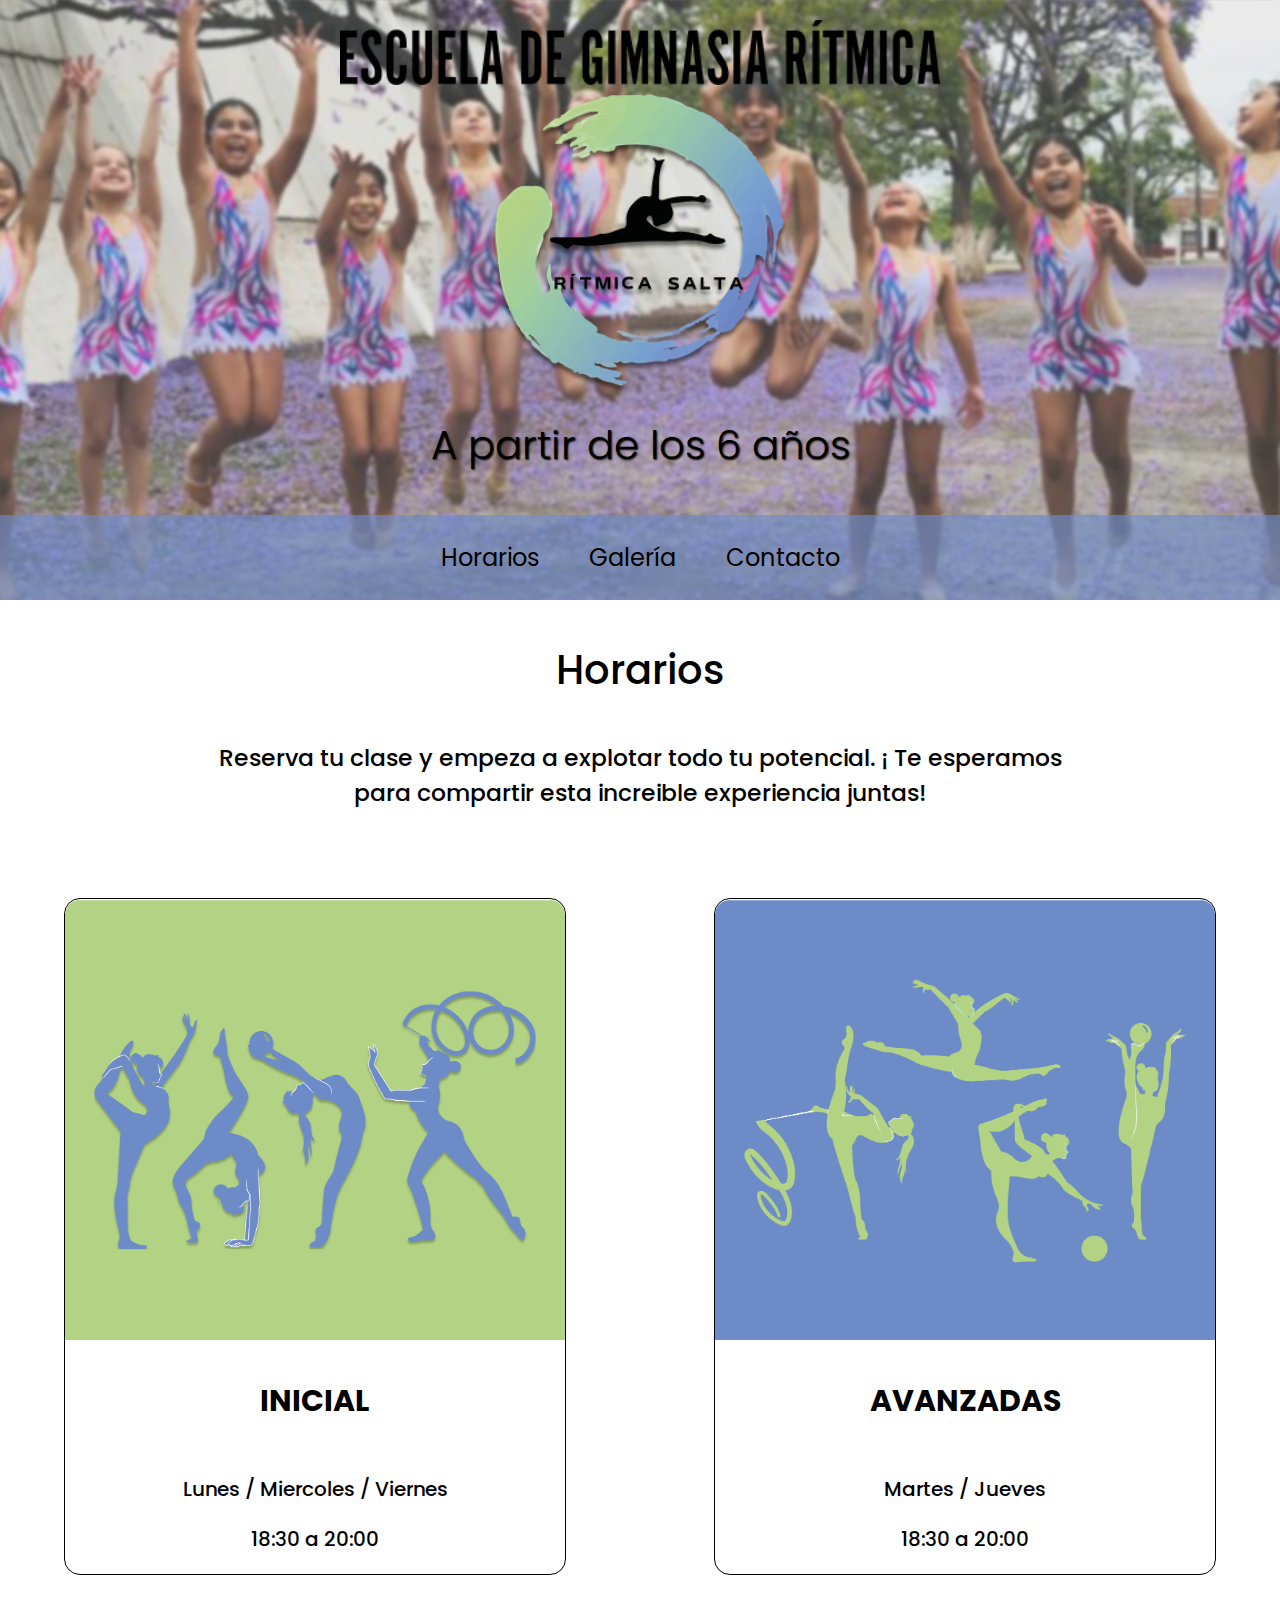
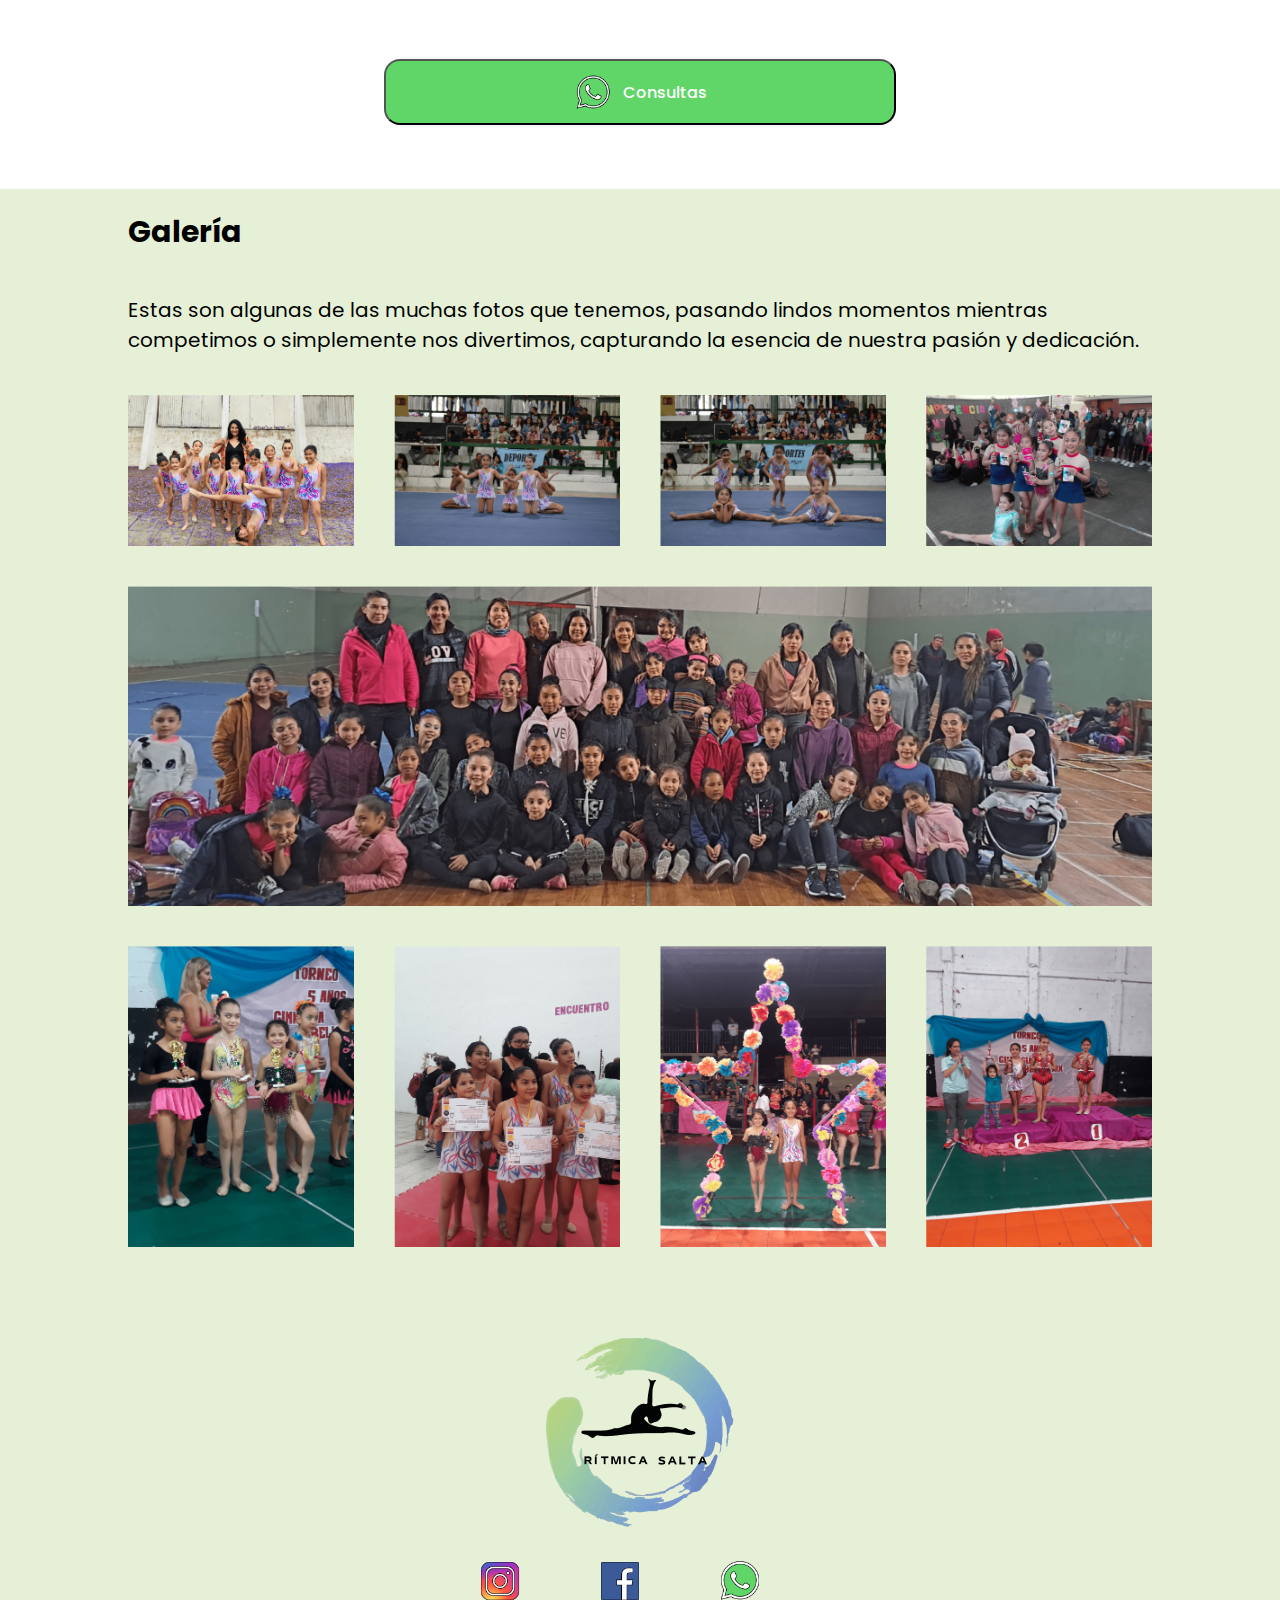
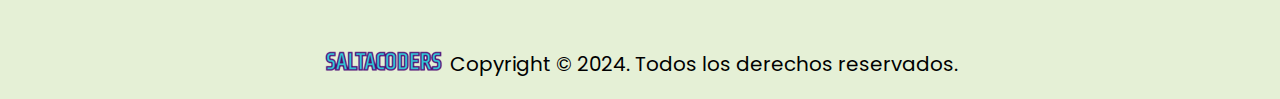
==== index.html @ a3af5997 "first commit" ====
<!DOCTYPE html>
<html lang="es">
<head>
    <meta charset="UTF-8">
    <meta name="viewport" content="width=device-width, initial-scale=1.0">
    <title>Escuela de Gimnasia Rítmica</title>
    <link rel="icon" href="img/icon.ico" type="image/x-icon">
    <script src="https://ajax.googleapis.com/ajax/libs/jquery/3.7.1/jquery.min.js"></script>
    <script type="text/javascript">
        // con esta función y jquery cargo otros archivos html, la forma que propongo que trabajemos con distintos archivos cada uno
        $(function(){$('#header').load('header.html');})
        $(function(){$('#horario').load('horario.html');});
        $(function(){$('#gallery').load('gallery.html');});
        $(function(){$('#footer').load('footer.html');});
    </script>
</head>
<body>
    <!-- esto lo saco del header.html -->
    <header>
        <div id='header'></div>
    </header>
    <div id='horario'></div>
    <div id="gallery"></div>
    <footer>
        <div id='footer'></div>
    </footer>
</body>

</html>
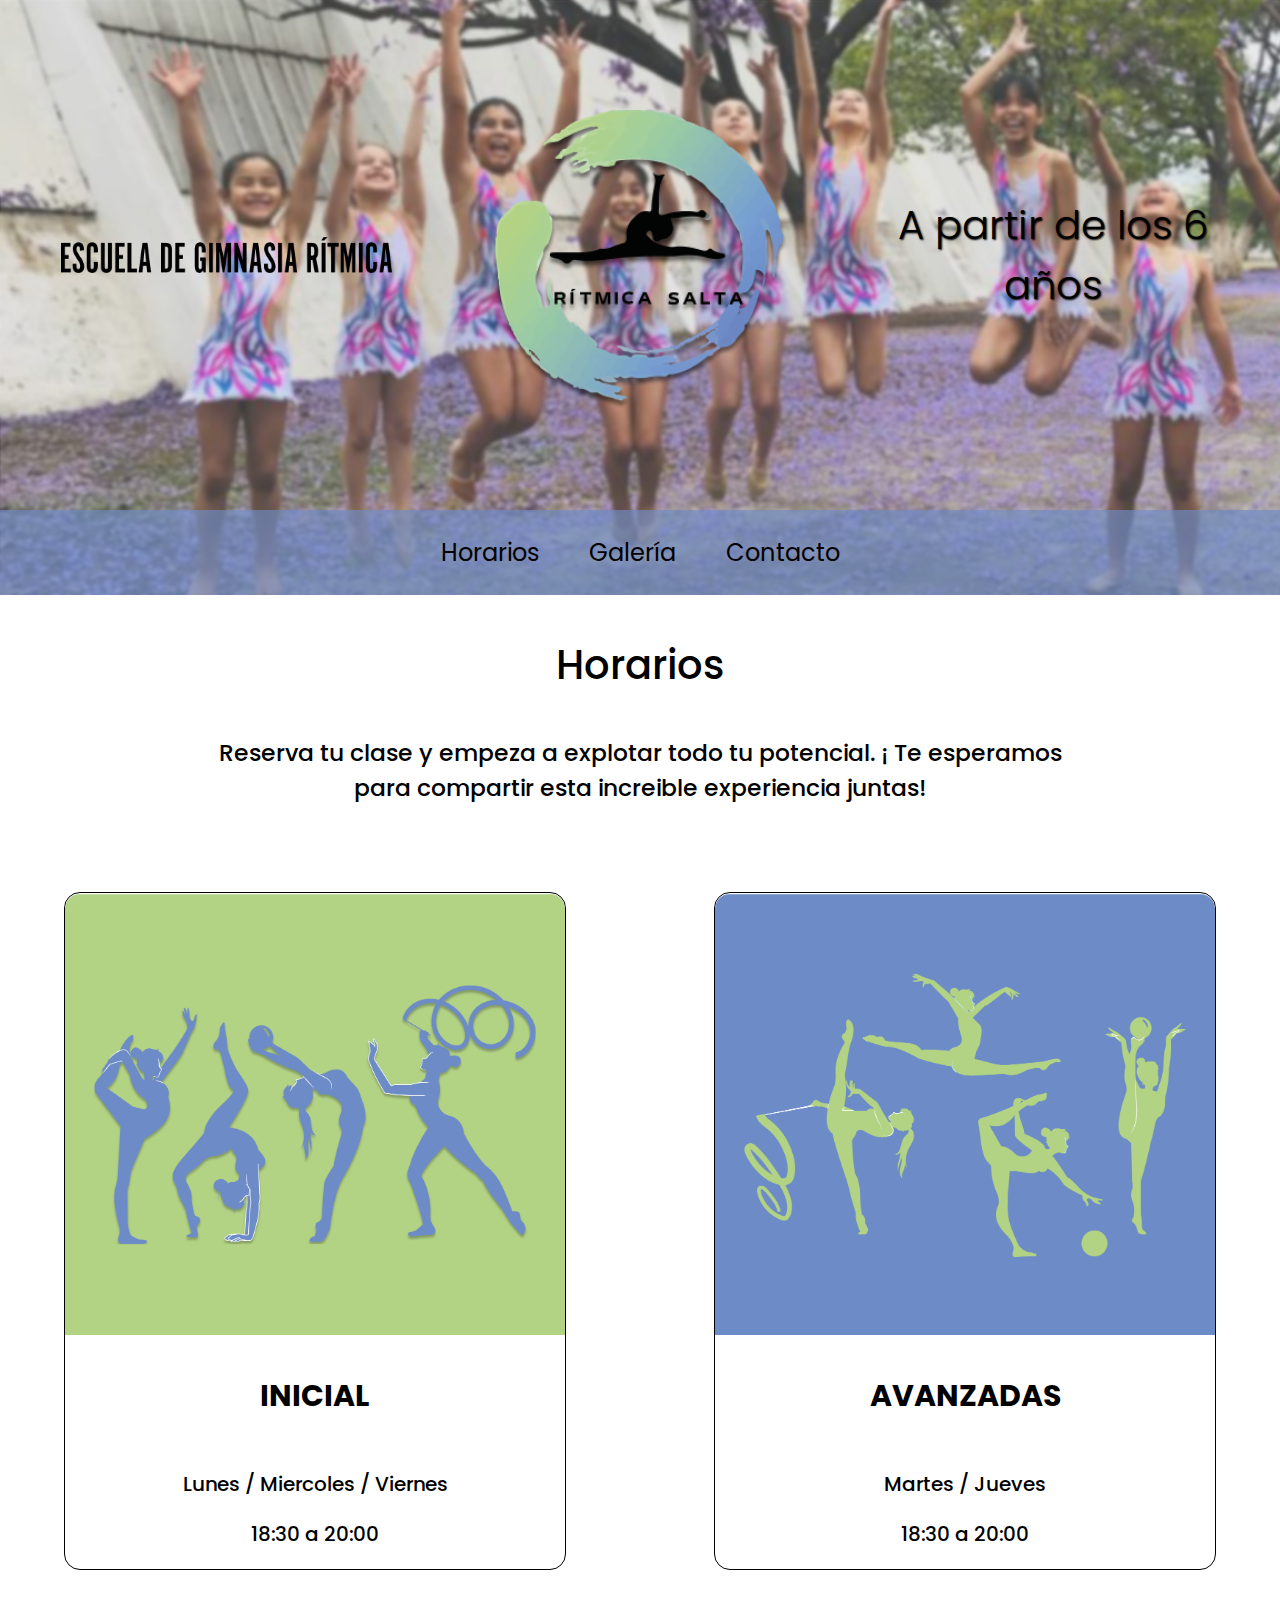
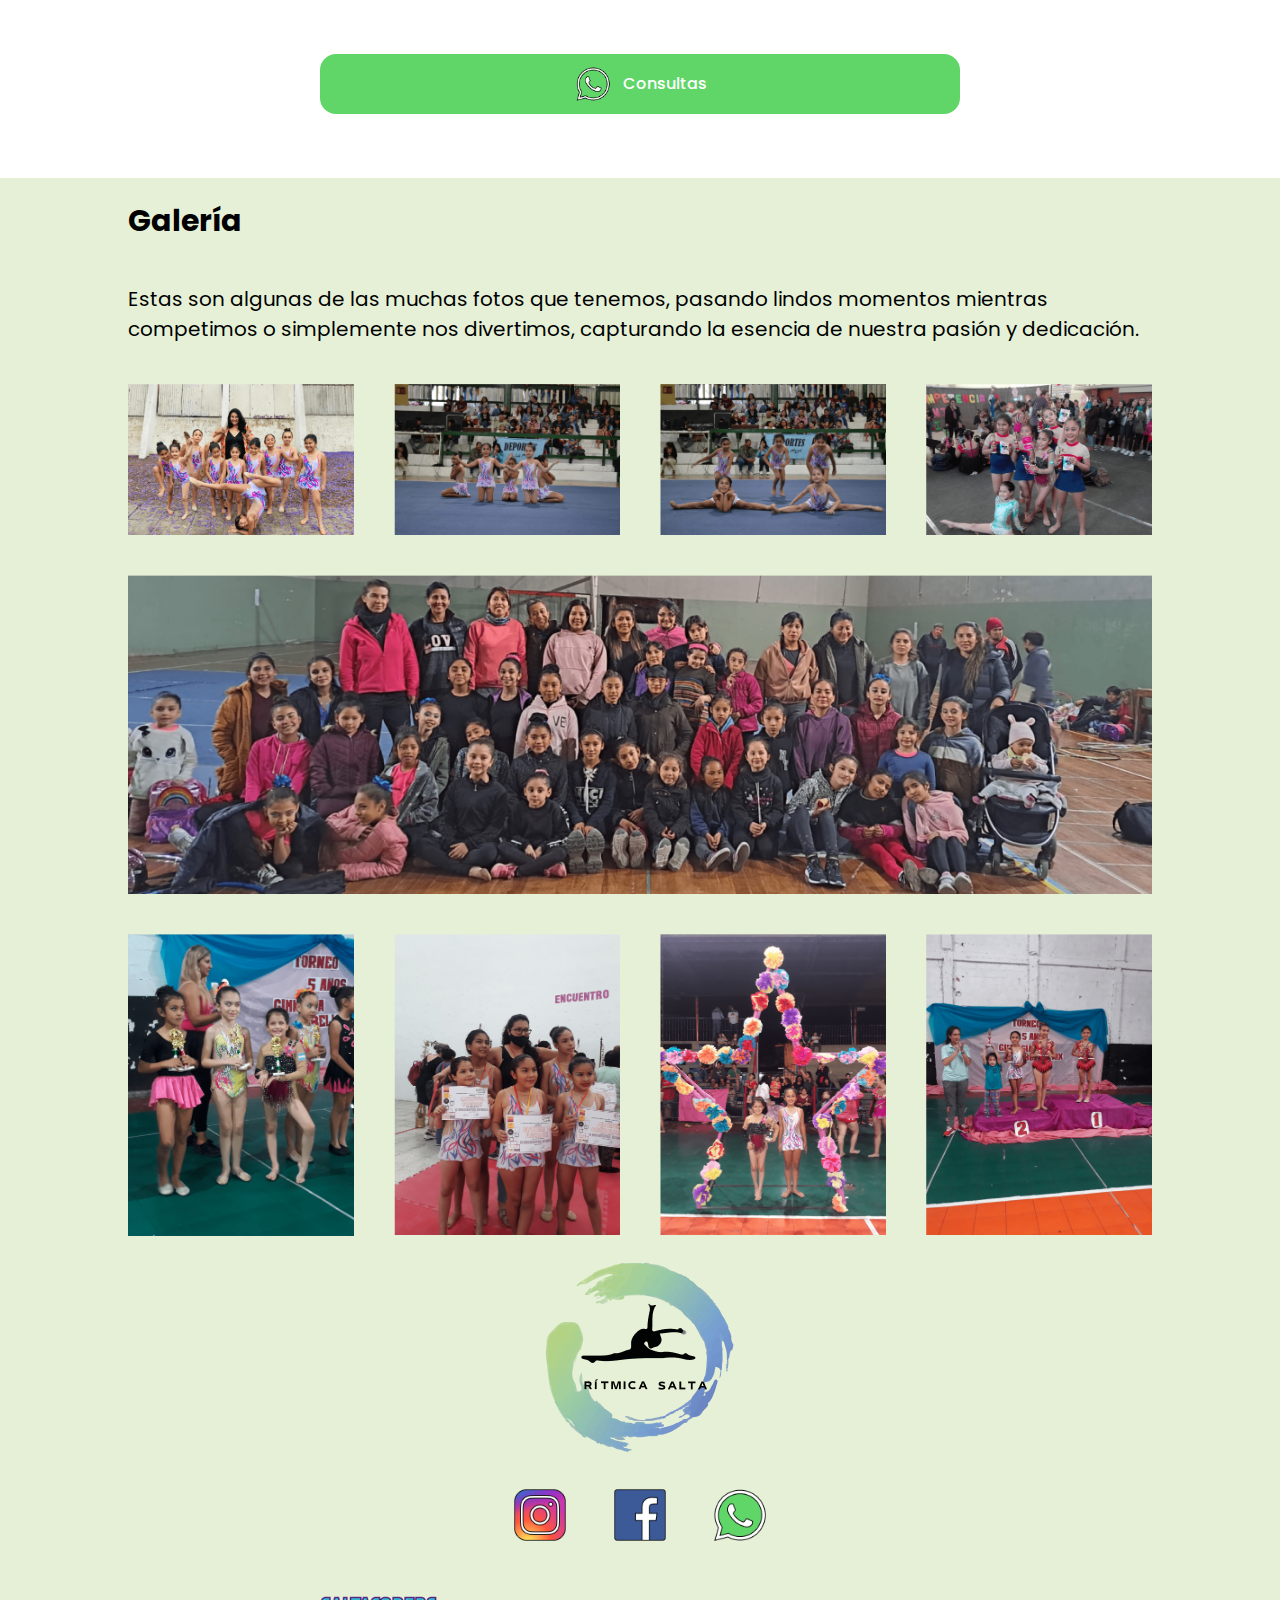
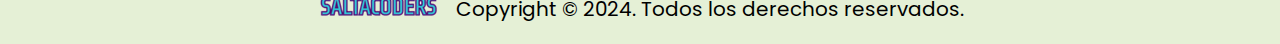
==== commit 3ee52d27: "update all changes" ====
--- a/index.html
+++ b/index.html
@@ -15,7 +15,6 @@
     </script>
 </head>
 <body>
-    <!-- esto lo saco del header.html -->
     <header>
         <div id='header'></div>
     </header>
@@ -25,5 +24,4 @@
         <div id='footer'></div>
     </footer>
 </body>
-
 </html>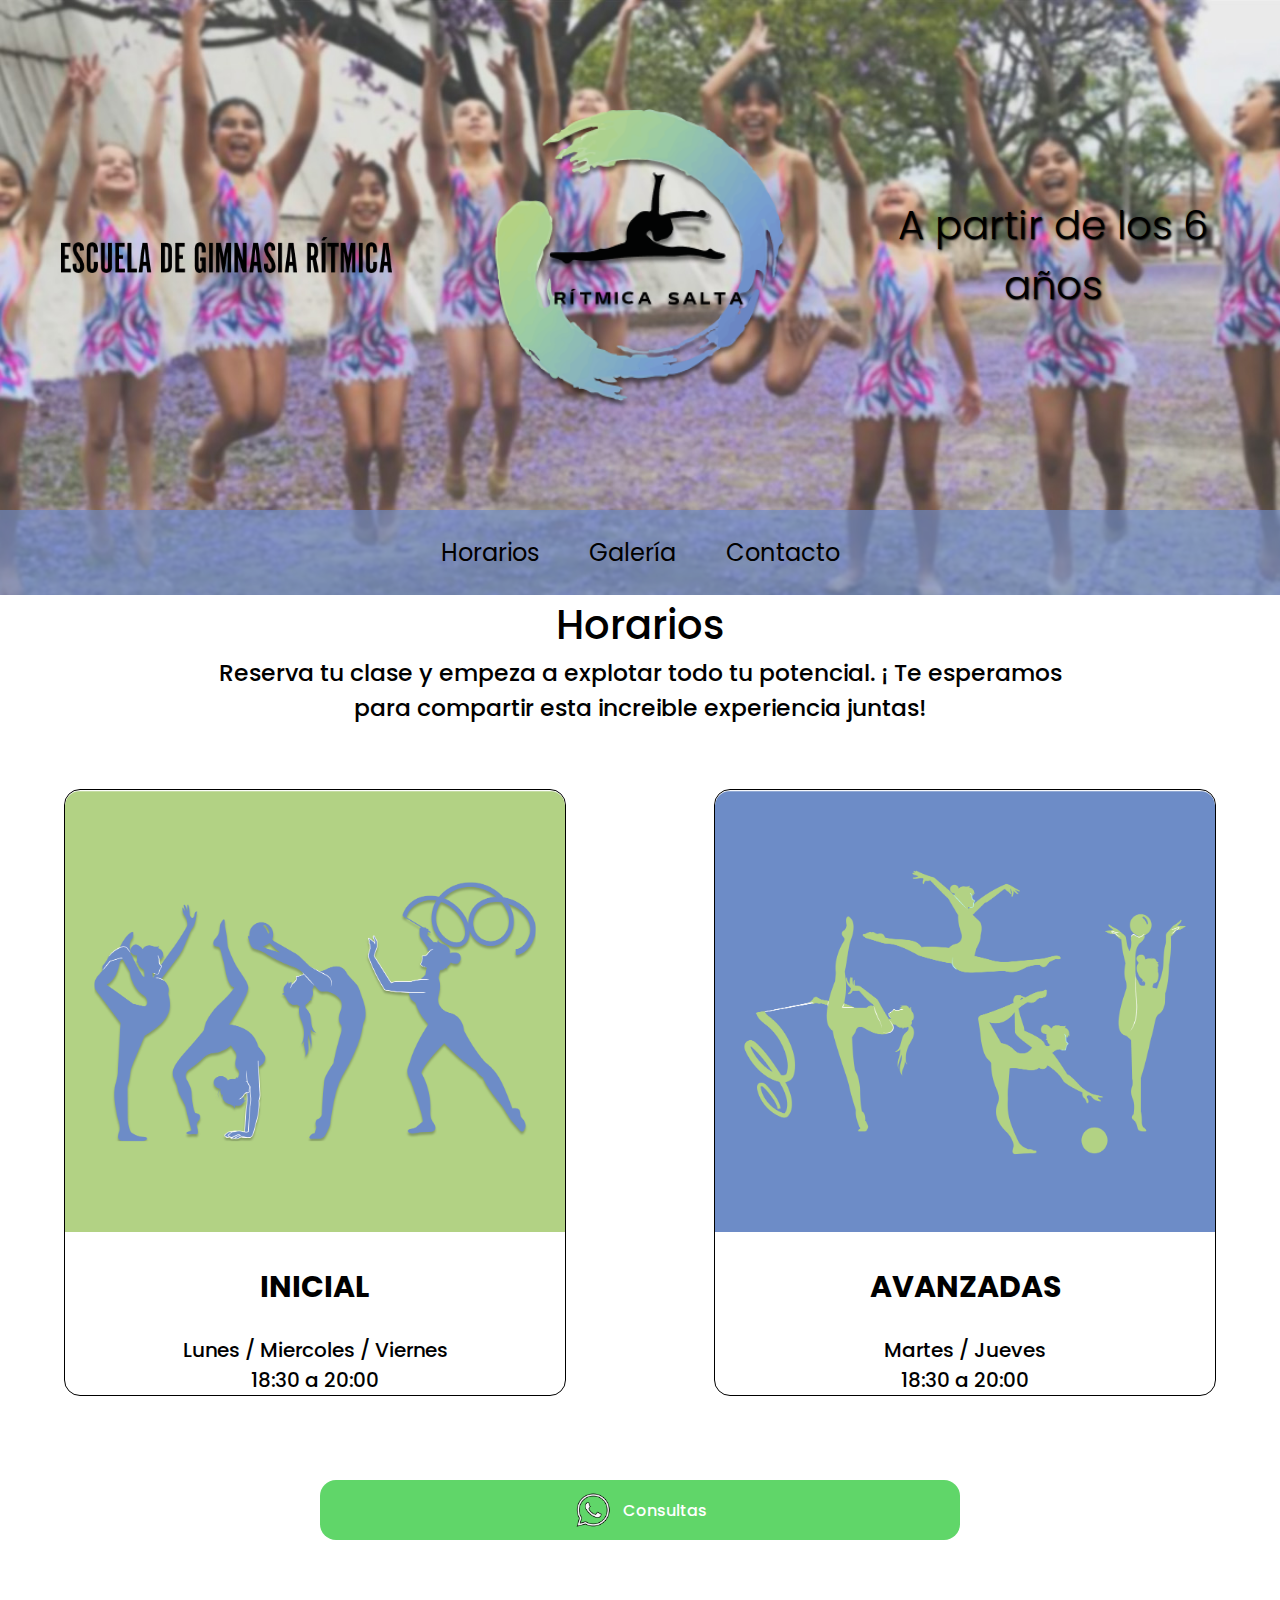
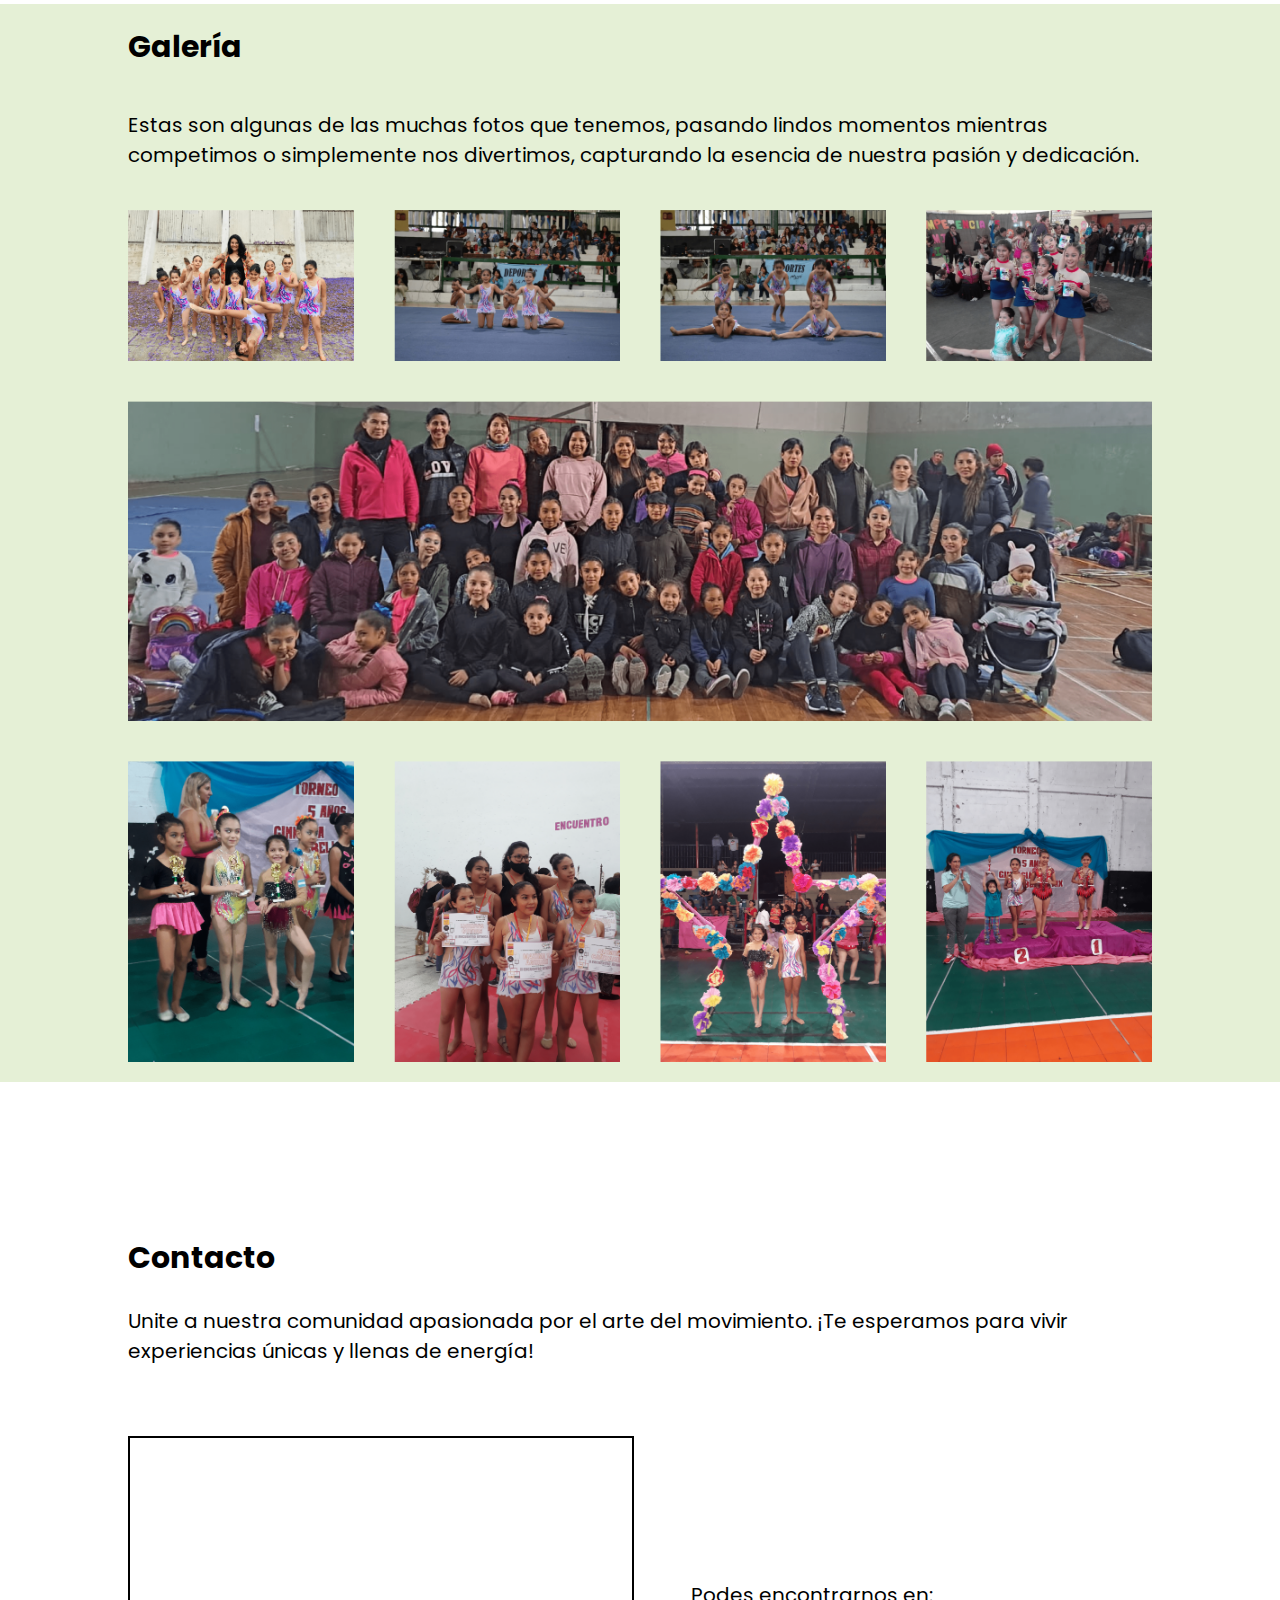
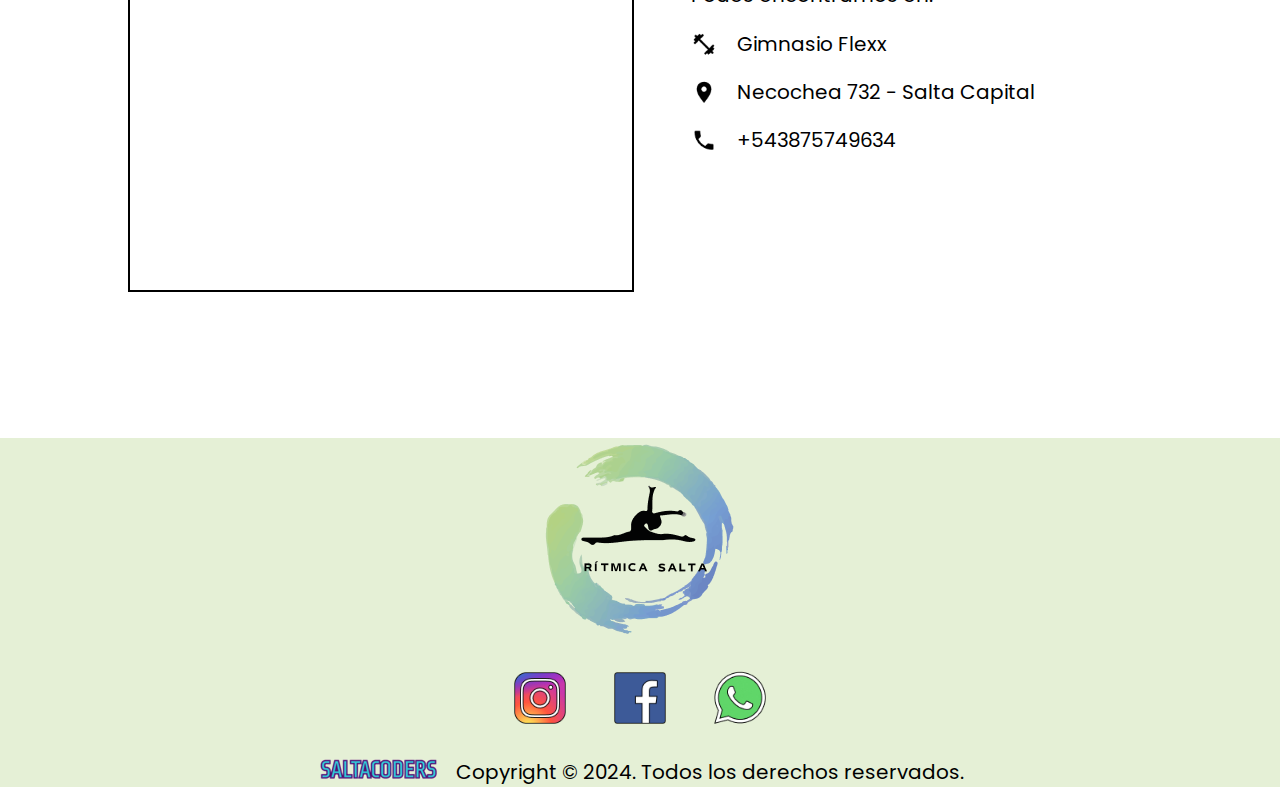
==== commit 49d8fa6c: "agrego contacto" ====
--- a/index.html
+++ b/index.html
@@ -12,6 +12,7 @@
         $(function(){$('#horario').load('horario.html');});
         $(function(){$('#gallery').load('gallery.html');});
         $(function(){$('#footer').load('footer.html');});
+        $(function(){$('#contacto').load('contacto.html');});
     </script>
 </head>
 <body>
@@ -20,6 +21,7 @@
     </header>
     <div id='horario'></div>
     <div id="gallery"></div>
+    <div id="contacto"></div>
     <footer>
         <div id='footer'></div>
     </footer>
